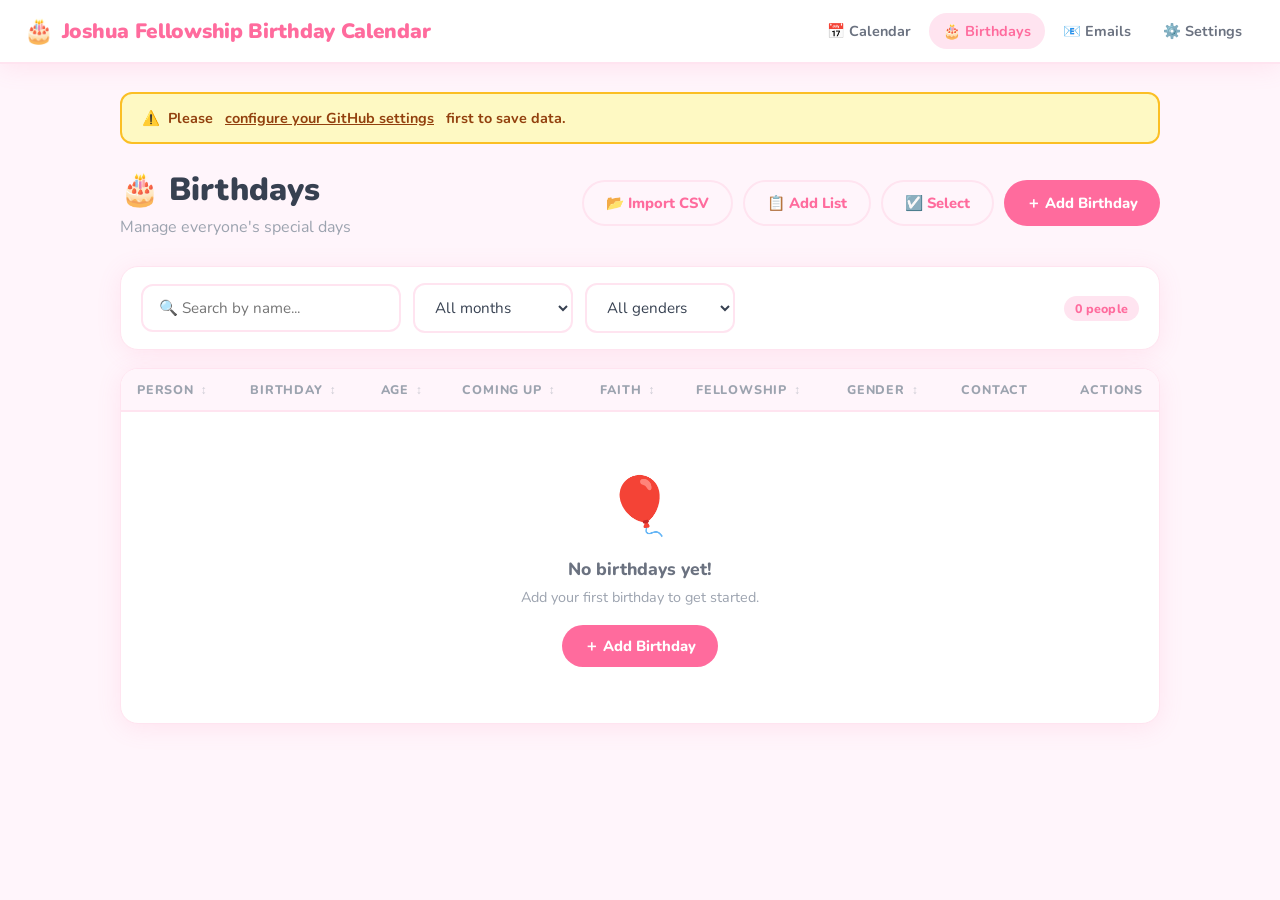
==== docs/birthdays.html @ a1157ed7 "fix: increase default modal max-width to 680px in CSS" ====
<!DOCTYPE html>
<html lang="en">
<head>
  <meta charset="UTF-8" />
  <meta name="viewport" content="width=device-width, initial-scale=1.0" />
  <title>🎂 Joshua Fellowship Birthday Calendar — Birthdays</title>
  <link rel="stylesheet" href="css/app.css" />
  <style>
    .contact-icon {
      width: 28px; height: 28px; border-radius: 50%;
      border: none; cursor: pointer; font-size: 1rem;
      display: inline-flex; align-items: center; justify-content: center;
      background: var(--bg); transition: background 0.2s;
    }
    .contact-icon:hover { background: var(--primary-light); }

    .contact-popover {
      position: fixed;
      background: white;
      border: 1.5px solid var(--border);
      border-radius: var(--radius-sm);
      padding: 12px 16px;
      box-shadow: 0 8px 24px rgba(0,0,0,0.14);
      z-index: 300;
      min-width: 180px;
      animation: popIn 0.15s ease;
      display: none;
    }
    .contact-popover.open { display: block; }
    .contact-popover-row {
      display: flex; align-items: center; gap: 8px;
      font-size: 0.88rem; font-weight: 700; padding: 4px 0;
    }
    .contact-popover-row span { color: var(--text-muted); font-weight: 600; word-break: break-all; }

    #sort-header-row th { white-space: nowrap; }
    #sort-header-row th[onclick]:hover { background: var(--primary-light); color: var(--primary); }
    .sort-icon { font-size: 0.75rem; opacity: 0.5; margin-left: 3px; }
  </style>
</head>
<body>

<nav class="app-nav" id="app-nav"></nav>

<div class="container">

  <div class="config-banner" id="config-banner" style="display:none">
    ⚠️ &nbsp;Please <a href="settings.html"><strong>configure your GitHub settings</strong></a> first to save data.
  </div>

  <div class="page-header flex-between">
    <div>
      <h1>🎂 Birthdays</h1>
      <p>Manage everyone's special days</p>
    </div>
    <div style="display:flex;gap:10px">
      <button class="btn btn-ghost" onclick="openImportModal()">📂 Import CSV</button>
      <button class="btn btn-ghost" onclick="openBulkBirthdayModal()">📋 Add List</button>
      <button class="btn btn-ghost" id="select-mode-btn" onclick="toggleSelectMode()">☑️ Select</button>
      <button class="btn btn-primary" onclick="openAddModal()">＋ Add Birthday</button>
    </div>
  </div>

  <!-- Bulk delete bar -->
  <div id="bulk-delete-bar" style="display:none;background:var(--danger-light);border:1.5px solid var(--danger);border-radius:var(--radius-sm);padding:12px 18px;margin-bottom:14px;align-items:center;gap:12px;flex-wrap:wrap">
    <span id="bulk-delete-count" style="font-weight:800;color:#DC2626;font-size:0.92rem;flex:1">Tap rows to select</span>
    <button class="btn btn-danger btn-sm" onclick="confirmBulkDelete()">🗑️ Delete Selected</button>
    <button class="btn btn-ghost btn-sm" onclick="toggleSelectMode()">✕ Done</button>
  </div>

  <!-- Search & filter -->
  <div class="card mb-3" style="padding:16px 20px">
    <div style="display:flex;gap:12px;flex-wrap:wrap;align-items:center">
      <input type="search" id="search-input" class="form-control" placeholder="🔍 Search by name..." style="max-width:260px" oninput="filterBirthdays()" />
      <select id="filter-month" class="form-control" style="max-width:160px" onchange="filterBirthdays()">
        <option value="">All months</option>
        <option value="1">January</option>
        <option value="2">February</option>
        <option value="3">March</option>
        <option value="4">April</option>
        <option value="5">May</option>
        <option value="6">June</option>
        <option value="7">July</option>
        <option value="8">August</option>
        <option value="9">September</option>
        <option value="10">October</option>
        <option value="11">November</option>
        <option value="12">December</option>
      </select>
      <select id="filter-gender" class="form-control" style="max-width:150px" onchange="filterBirthdays()">
        <option value="">All genders</option>
        <option value="male">👦 Male</option>
        <option value="female">👧 Female</option>
      </select>
      <span id="count-label" class="badge badge-pink" style="margin-left:auto"></span>
    </div>
  </div>

  <!-- Table -->
  <div class="card" style="padding:0;overflow:hidden">
    <div class="table-wrap">
      <table class="table-cute">
        <thead>
          <tr id="sort-header-row">
            <th onclick="setSort('name')"      style="cursor:pointer;user-select:none" id="sh-name">Person <span class="sort-icon">↕</span></th>
            <th onclick="setSort('birthday')"  style="cursor:pointer;user-select:none" id="sh-birthday">Birthday <span class="sort-icon">↕</span></th>
            <th onclick="setSort('age')"       style="cursor:pointer;user-select:none" id="sh-age">Age <span class="sort-icon">↕</span></th>
            <th onclick="setSort('upcoming')"  style="cursor:pointer;user-select:none" id="sh-upcoming">Coming up <span class="sort-icon">↕</span></th>
            <th onclick="setSort('christian')" style="cursor:pointer;user-select:none" id="sh-christian">Faith <span class="sort-icon">↕</span></th>
            <th onclick="setSort('attends')"   style="cursor:pointer;user-select:none" id="sh-attends">Fellowship <span class="sort-icon">↕</span></th>
            <th onclick="setSort('gender')"    style="cursor:pointer;user-select:none" id="sh-gender">Gender <span class="sort-icon">↕</span></th>
            <th>Contact</th>
            <th style="text-align:right">Actions</th>
          </tr>
        </thead>
        <tbody id="birthday-tbody">
          <tr id="loading-row">
            <td colspan="6" style="text-align:center;padding:40px;color:var(--text-light)">
              Loading... 🎂
            </td>
          </tr>
        </tbody>
      </table>
    </div>
    <div class="empty-state" id="empty-state" style="display:none">
      <div class="empty-icon">🎈</div>
      <h3>No birthdays yet!</h3>
      <p>Add your first birthday to get started.</p>
      <button class="btn btn-primary mt-3" onclick="openAddModal()">＋ Add Birthday</button>
    </div>
  </div>
</div>

<!-- Add / Edit Modal -->
<div class="modal-overlay" id="birthday-modal">
  <div class="modal">
    <div class="modal-header">
      <h2 id="form-title">🎂 Add Birthday</h2>
      <button class="modal-close" onclick="closeModal('birthday-modal')">✕</button>
    </div>

    <form id="birthday-form" onsubmit="saveBirthday(event)">
      <input type="hidden" id="edit-id" />

      <div class="form-group">
        <label class="form-label">Name ✨</label>
        <input type="text" id="f-name" class="form-control" placeholder="Full name" required />
      </div>

      <div class="grid-2">
        <div class="form-group">
          <label class="form-label">Month 📅</label>
          <select id="f-month" class="form-control" required>
            <option value="">Select month</option>
            <option value="1">January</option>
            <option value="2">February</option>
            <option value="3">March</option>
            <option value="4">April</option>
            <option value="5">May</option>
            <option value="6">June</option>
            <option value="7">July</option>
            <option value="8">August</option>
            <option value="9">September</option>
            <option value="10">October</option>
            <option value="11">November</option>
            <option value="12">December</option>
          </select>
        </div>
        <div class="form-group">
          <label class="form-label">Day 🗓️</label>
          <input type="number" id="f-day" class="form-control" placeholder="Day" min="1" max="31" required />
        </div>
      </div>

      <div class="form-group">
        <label class="form-label">Year (optional) 🎊</label>
        <input type="number" id="f-year" class="form-control" placeholder="e.g. 1995" min="1900" max="2025" />
        <div class="form-hint">Leave blank if year is unknown</div>
      </div>

      <div class="form-group">
        <label class="form-label">Gender 👤</label>
        <div class="toggle-group">
          <button type="button" class="toggle-btn" data-val="male" onclick="selectToggle('gender', this)">👦 Male</button>
          <button type="button" class="toggle-btn" data-val="female" onclick="selectToggle('gender', this)">👧 Female</button>
        </div>
        <input type="hidden" id="f-gender" value="male" />
      </div>

      <div class="form-group">
        <label class="form-label">Faith 🕊️</label>
        <div class="toggle-group">
          <button type="button" class="toggle-btn" data-val="true" onclick="selectToggle('christian', this)">✝️ Christian</button>
          <button type="button" class="toggle-btn" data-val="false" onclick="selectToggle('christian', this)">🌸 Non-Christian</button>
        </div>
        <input type="hidden" id="f-christian" value="false" />
      </div>

      <div class="form-group">
        <label class="form-label">Attends Fellowship 🏛️</label>
        <div class="toggle-group">
          <button type="button" class="toggle-btn" data-val="true" onclick="selectToggle('attends', this)">✅ Often</button>
          <button type="button" class="toggle-btn" data-val="false" onclick="selectToggle('attends', this)">🔸 Not Often</button>
        </div>
        <input type="hidden" id="f-attends" value="true" />
      </div>

      <div class="form-group">
        <label class="form-label">Contact 📬</label>
        <div style="display:flex;flex-direction:column;gap:8px">
          <div style="display:flex;align-items:center;gap:8px">
            <span style="width:28px;text-align:center">💬</span>
            <input type="text" id="f-wechat" class="form-control" placeholder="WeChat ID" />
          </div>
          <div style="display:flex;align-items:center;gap:8px">
            <span style="width:28px;text-align:center">📱</span>
            <input type="text" id="f-whatsapp" class="form-control" placeholder="WhatsApp number" />
          </div>
          <div style="display:flex;align-items:center;gap:8px">
            <span style="width:28px;text-align:center">✉️</span>
            <input type="email" id="f-email" class="form-control" placeholder="Email address" />
          </div>
        </div>
      </div>

      <div class="divider"></div>

      <div style="display:flex;gap:10px;justify-content:flex-end">
        <button type="button" class="btn btn-ghost" onclick="closeModal('birthday-modal')">Cancel</button>
        <button type="submit" class="btn btn-primary" id="save-btn">💾 Save Birthday</button>
      </div>
    </form>
  </div>
</div>

<!-- Delete confirm modal -->
<div class="modal-overlay" id="delete-modal">
  <div class="modal" style="max-width:380px">
    <div class="modal-header">
      <h2>🗑️ Delete Birthday?</h2>
      <button class="modal-close" onclick="closeModal('delete-modal')">✕</button>
    </div>
    <p style="color:var(--text-muted);margin-bottom:24px">This will permanently remove <strong id="delete-name"></strong> from your list.</p>
    <div style="display:flex;gap:10px;justify-content:flex-end">
      <button class="btn btn-ghost" onclick="closeModal('delete-modal')">Cancel</button>
      <button class="btn btn-danger" onclick="confirmDelete()">🗑️ Delete</button>
    </div>
  </div>
</div>

<!-- Bulk add birthdays modal -->
<div class="modal-overlay" id="bulk-birthday-modal">
  <div class="modal" style="max-width:540px">
    <div class="modal-header">
      <h2>📋 Add Multiple Birthdays</h2>
      <button class="modal-close" onclick="closeModal('bulk-birthday-modal')">✕</button>
    </div>
    <div id="bulk-bday-rows" style="display:flex;flex-direction:column;gap:14px;max-height:60vh;overflow-y:auto;padding-right:4px"></div>
    <button class="btn btn-ghost" style="width:100%;margin-top:14px;border-style:dashed" onclick="addBulkRow()">＋ Add Another Person</button>
    <div style="display:flex;gap:10px;justify-content:flex-end;margin-top:16px">
      <button class="btn btn-ghost" onclick="closeModal('bulk-birthday-modal')">Cancel</button>
      <button class="btn btn-primary" id="bulk-bday-save-btn" onclick="saveBulkBirthdays()">💾 Save All</button>
    </div>
  </div>
</div>

<!-- Import CSV modal -->
<div class="modal-overlay" id="import-modal">
  <div class="modal" style="max-width:640px">
    <div class="modal-header">
      <h2>📂 Import CSV</h2>
      <button class="modal-close" onclick="closeImportModal()">✕</button>
    </div>

    <!-- Step 1: Upload -->
    <div id="import-step-1">
      <div style="border:2px dashed var(--border);border-radius:var(--radius-sm);padding:32px;text-align:center;cursor:pointer;transition:all 0.2s;background:var(--bg)"
           id="drop-zone"
           ondragover="onDragOver(event)" ondragleave="onDragLeave(event)" ondrop="onDrop(event)"
           onclick="document.getElementById('csv-file').click()">
        <div style="font-size:2.5rem;margin-bottom:10px">📄</div>
        <div style="font-weight:800;margin-bottom:4px">Drop your CSV here or click to browse</div>
        <div style="font-size:0.85rem;color:var(--text-light)">Accepts .csv files</div>
      </div>
      <input type="file" id="csv-file" accept=".csv" style="display:none" onchange="handleFileSelect(event)" />

      <div class="card mt-3" style="background:var(--accent-light);border-color:var(--accent);padding:14px 18px">
        <div style="font-weight:800;margin-bottom:6px;font-size:0.88rem">📋 Expected columns (any order, auto-detected):</div>
        <div style="font-size:0.82rem;color:var(--text-muted);display:flex;flex-wrap:wrap;gap:6px">
          <span class="badge badge-pink">name <em style="font-weight:400">(required)</em></span>
          <span class="badge badge-blue">month <em style="font-weight:400">or</em> birth_month</span>
          <span class="badge badge-blue">day <em style="font-weight:400">or</em> birth_day</span>
          <span class="badge badge-purple">year <em style="font-weight:400">(optional)</em></span>
          <span class="badge badge-green">gender <em style="font-weight:400">male/female</em></span>
          <span class="badge badge-yellow">christian <em style="font-weight:400">true/false/yes/no</em></span>
          <span class="badge badge-green">attends <em style="font-weight:400">true/false/yes/no</em></span>
          <span class="badge badge-purple">wechat <em style="font-weight:400">(optional)</em></span>
          <span class="badge badge-purple">whatsapp <em style="font-weight:400">(optional)</em></span>
          <span class="badge badge-purple">contact_email <em style="font-weight:400">(optional)</em></span>
        </div>
      </div>

      <div style="margin-top:12px;font-size:0.82rem;color:var(--text-light);text-align:center">
        💡 Download a <a href="#" onclick="downloadTemplate();return false" style="color:var(--primary)">sample template</a> to get started
      </div>
    </div>

    <!-- Step 2: Preview -->
    <div id="import-step-2" style="display:none">
      <div id="import-summary" style="margin-bottom:14px"></div>
      <div style="max-height:280px;overflow-y:auto;border:1.5px solid var(--border);border-radius:var(--radius-sm)">
        <table class="table-cute" id="import-preview-table">
          <thead>
            <tr>
              <th>Name</th><th>Date</th><th>Gender</th><th>Faith</th><th>Fellowship</th><th>Contact</th><th>Status</th>
            </tr>
          </thead>
          <tbody id="import-preview-body"></tbody>
        </table>
      </div>
      <div style="display:flex;gap:10px;justify-content:flex-end;margin-top:18px">
        <button class="btn btn-ghost" onclick="resetImport()">← Back</button>
        <button class="btn btn-primary" id="import-confirm-btn" onclick="confirmImport()">✅ Import All</button>
      </div>
    </div>
  </div>
</div>

<!-- Contact popover -->
<div class="contact-popover" id="contact-popover"></div>

<script src="js/api.js"></script>
<script src="js/app.js"></script>
<script>
  let allBirthdays = [];
  let deleteId = null;

  // Toggle button selection
  const toggleState = { gender: 'male', christian: 'false', attends: 'true' };

  function selectToggle(group, btn) {
    const parent = btn.closest('.toggle-group');
    parent.querySelectorAll('.toggle-btn').forEach(b => b.classList.remove('active'));
    btn.classList.add('active');
    toggleState[group] = btn.dataset.val;
    document.getElementById(`f-${group}`).value = btn.dataset.val;
  }

  function setToggle(group, val) {
    const str = String(val);
    toggleState[group] = str;
    document.getElementById(`f-${group}`).value = str;
    document.querySelectorAll(`[onclick="selectToggle('${group}', this)"]`).forEach(b => {
      b.classList.toggle('active', b.dataset.val === str);
    });
  }

  // ── Load ────────────────────────────────────────────────────────────
  async function loadBirthdays() {
    try {
      allBirthdays = await API.getBirthdays();
    } catch (e) {
      toast('Could not load birthdays. Check Settings.', 'error');
      allBirthdays = [];
    }
    renderTable(allBirthdays);
  }

  // ── Sort state ──────────────────────────────────────────────────────
  let sortKey = 'upcoming', sortAsc = true;

  function setSort(key) {
    if (sortKey === key) sortAsc = !sortAsc;
    else { sortKey = key; sortAsc = true; }
    // Update header icons
    ['name','birthday','age','upcoming','christian','attends','gender'].forEach(k => {
      const el = document.getElementById('sh-' + k);
      if (!el) return;
      const icon = el.querySelector('.sort-icon');
      if (k === sortKey) icon.textContent = sortAsc ? '↑' : '↓';
      else icon.textContent = '↕';
    });
    filterBirthdays();
  }

  function applySortAndFilter(list) {
    return [...list].sort((a, b) => {
      let av, bv;
      if (sortKey === 'upcoming') {
        av = daysUntil(a.month, a.day); bv = daysUntil(b.month, b.day);
      } else if (sortKey === 'birthday') {
        av = parseInt(a.month) * 100 + parseInt(a.day);
        bv = parseInt(b.month) * 100 + parseInt(b.day);
      } else if (sortKey === 'age') {
        av = a.year ? parseInt(a.year) : 9999; bv = b.year ? parseInt(b.year) : 9999;
        // younger = higher year number, so flip: ascending age = lower year
        return sortAsc ? bv - av : av - bv;
      } else if (sortKey === 'name') {
        av = a.name.toLowerCase(); bv = b.name.toLowerCase();
        return sortAsc ? av.localeCompare(bv) : bv.localeCompare(av);
      } else if (sortKey === 'christian') {
        av = a.christian ? 0 : 1; bv = b.christian ? 0 : 1;
      } else if (sortKey === 'attends') {
        av = a.attends !== false ? 0 : 1; bv = b.attends !== false ? 0 : 1;
      } else if (sortKey === 'gender') {
        av = a.gender || 'z'; bv = b.gender || 'z';
        return sortAsc ? av.localeCompare(bv) : bv.localeCompare(av);
      }
      return sortAsc ? av - bv : bv - av;
    });
  }

  // ── Render table ────────────────────────────────────────────────────
  function renderTable(list) {
    const tbody = document.getElementById('birthday-tbody');
    document.getElementById('loading-row')?.remove();
    document.getElementById('count-label').textContent = `${list.length} ${list.length === 1 ? 'person' : 'people'}`;

    if (!list.length) {
      tbody.innerHTML = '';
      document.getElementById('empty-state').style.display = 'block';
      return;
    }

    document.getElementById('empty-state').style.display = 'none';

    const sorted = applySortAndFilter(list);

    tbody.innerHTML = sorted.map(b => {
      const days = daysUntil(b.month, b.day);
      const { text, cls } = upcomingLabel(days);
      const age = getAge(b.year);
      const today0 = new Date(); today0.setHours(0,0,0,0);
      const bdThisYear = new Date(today0.getFullYear(), parseInt(b.month)-1, parseInt(b.day));
      const birthdayPassed = bdThisYear <= today0;
      return `
        <tr id="tr-${b.id}" onclick="onRowClick('${b.id}',event)" style="cursor:default">
          <td>
            <div style="display:flex;align-items:center;gap:10px">
              <div style="width:36px;height:36px;border-radius:50%;background:${avatarBg(b.gender)};display:flex;align-items:center;justify-content:center;font-size:1.1rem;flex-shrink:0">${genderEmoji(b.gender)}</div>
              <div style="font-weight:800">${b.name}</div>
            </div>
          </td>
          <td><span style="font-weight:700">${formatDate(b.year, b.month, b.day)}</span></td>
          <td>${age !== null ? `<span class="badge badge-green">🎂 ${birthdayPassed ? age : age - 1}</span>` : '<span style="color:var(--text-light)">—</span>'}</td>
          <td><span class="badge ${cls}">${text}</span></td>
          <td><span class="badge ${b.christian ? 'badge-purple' : 'badge-yellow'}">${b.christian ? '✝️ Christian' : '🌸 Non-Christian'}</span></td>
          <td><span class="badge ${b.attends !== false ? 'badge-green' : 'badge-red'}">${b.attends !== false ? '✅ Often' : '🔸 Not Often'}</span></td>
          <td><span class="badge ${b.gender === 'female' ? 'badge-pink' : 'badge-blue'}">${genderEmoji(b.gender)} ${b.gender || '—'}</span></td>
          <td>
            <div style="display:flex;gap:4px;align-items:center">
              ${b.contact?.wechat   ? `<button class="contact-icon" onclick="showContact(event,'${b.id}','wechat')"   title="WeChat">💬</button>`   : ''}
              ${b.contact?.whatsapp ? `<button class="contact-icon" onclick="showContact(event,'${b.id}','whatsapp')" title="WhatsApp">📱</button>` : ''}
              ${b.contact?.email    ? `<button class="contact-icon" onclick="showContact(event,'${b.id}','email')"    title="Email">✉️</button>`    : ''}
              ${!b.contact?.wechat && !b.contact?.whatsapp && !b.contact?.email ? '<span style="color:var(--text-light);font-size:0.85rem">—</span>' : ''}
            </div>
          </td>
          <td style="text-align:right">
            <button class="btn btn-ghost btn-sm" onclick="editBirthday('${b.id}')">✏️ Edit</button>
            <button class="btn btn-sm" style="background:var(--danger-light);color:var(--danger)" onclick="deleteBirthday('${b.id}','${b.name.replace(/'/g,"\\'")}')">🗑️</button>
          </td>
        </tr>
      `;
    }).join('');
  }

  // ── Filter ──────────────────────────────────────────────────────────
  function filterBirthdays() {
    const q = document.getElementById('search-input').value.toLowerCase();
    const month = document.getElementById('filter-month').value;
    const gender = document.getElementById('filter-gender').value;

    const filtered = allBirthdays.filter(b => {
      const matchName = b.name.toLowerCase().includes(q);
      const matchMonth = !month || String(b.month) === month;
      const matchGender = !gender || b.gender === gender;
      return matchName && matchMonth && matchGender;
    });

    renderTable(filtered);
  }

  // ── Add modal ───────────────────────────────────────────────────────
  function openAddModal() {
    document.getElementById('form-title').textContent = '🎂 Add Birthday';
    document.getElementById('birthday-form').reset();
    document.getElementById('edit-id').value = '';
    document.getElementById('save-btn').textContent = '💾 Save Birthday';

    // Auto-fill today's date
    const now = new Date();
    document.getElementById('f-month').value = now.getMonth() + 1;
    document.getElementById('f-day').value = now.getDate();

    // Reset toggles and contact fields
    setToggle('gender', 'male');
    setToggle('christian', 'false');
    setToggle('attends', 'true');
    document.getElementById('f-wechat').value = '';
    document.getElementById('f-whatsapp').value = '';
    document.getElementById('f-email').value = '';

    openModal('birthday-modal');
  }

  // ── Edit modal ──────────────────────────────────────────────────────
  function editBirthday(id) {
    const b = allBirthdays.find(x => x.id === id);
    if (!b) return;

    document.getElementById('form-title').textContent = '✏️ Edit Birthday';
    document.getElementById('edit-id').value = b.id;
    document.getElementById('f-name').value = b.name;
    document.getElementById('f-month').value = b.month;
    document.getElementById('f-day').value = b.day;
    document.getElementById('f-year').value = b.year || '';
    document.getElementById('save-btn').textContent = '💾 Update Birthday';

    setToggle('gender', b.gender || 'male');
    setToggle('christian', String(b.christian));
    setToggle('attends', String(b.attends !== false));
    document.getElementById('f-wechat').value   = b.contact?.wechat   || '';
    document.getElementById('f-whatsapp').value = b.contact?.whatsapp || '';
    document.getElementById('f-email').value    = b.contact?.email    || '';

    openModal('birthday-modal');
  }

  // ── Save ────────────────────────────────────────────────────────────
  async function saveBirthday(e) {
    e.preventDefault();

    if (!API.isConfigured()) {
      toast('Please configure GitHub settings first! ⚙️', 'warning');
      return;
    }

    const btn = document.getElementById('save-btn');
    btn.disabled = true;
    btn.textContent = 'Saving...';

    const editId = document.getElementById('edit-id').value;
    const entry = {
      id: editId || generateId(),
      name: document.getElementById('f-name').value.trim(),
      month: parseInt(document.getElementById('f-month').value),
      day: parseInt(document.getElementById('f-day').value),
      year: parseInt(document.getElementById('f-year').value) || null,
      gender: document.getElementById('f-gender').value || 'male',
      christian: document.getElementById('f-christian').value === 'true',
      attends: document.getElementById('f-attends').value === 'true',
      contact: {
        wechat:   document.getElementById('f-wechat').value.trim() || null,
        whatsapp: document.getElementById('f-whatsapp').value.trim() || null,
        email:    document.getElementById('f-email').value.trim() || null,
      },
    };

    try {
      let list;
      if (editId) {
        list = allBirthdays.map(b => b.id === editId ? entry : b);
      } else {
        list = [...allBirthdays, entry];
      }
      await API.saveBirthdays(list);
      allBirthdays = list;
      renderTable(allBirthdays);
      closeModal('birthday-modal');
      toast(editId ? `Updated ${entry.name}! ✏️` : `Added ${entry.name}! 🎉`); notifyDeploying();
    } catch (err) {
      toast('Save failed: ' + err.message, 'error');
    } finally {
      btn.disabled = false;
      btn.textContent = '💾 Save Birthday';
    }
  }

  // ── Delete ──────────────────────────────────────────────────────────
  function deleteBirthday(id, name) {
    deleteId = id;
    document.getElementById('delete-name').textContent = name;
    openModal('delete-modal');
  }

  async function confirmDelete() {
    if (!deleteId) return;
    try {
      const list = allBirthdays.filter(b => b.id !== deleteId);
      await API.saveBirthdays(list);
      allBirthdays = list;
      renderTable(allBirthdays);
      closeModal('delete-modal');
      toast('Birthday removed 🗑️'); notifyDeploying();
    } catch (err) {
      toast('Delete failed: ' + err.message, 'error');
    }
    deleteId = null;
  }

  loadBirthdays();

  // ── Select mode & bulk delete ─────────────────────────────────────────
  let selectMode = false;
  let selectedIds = new Set();

  function toggleSelectMode() {
    selectMode = !selectMode;
    selectedIds.clear();

    const btn = document.getElementById('select-mode-btn');
    const bar = document.getElementById('bulk-delete-bar');

    if (selectMode) {
      btn.textContent = '✕ Cancel';
      btn.style.background = 'var(--danger-light)';
      btn.style.color = '#DC2626';
      bar.style.display = 'flex';
      updateBulkBar();
      document.querySelectorAll('[id^="tr-"]').forEach(tr => tr.style.cursor = 'pointer');
    } else {
      btn.textContent = '☑️ Select';
      btn.style.background = '';
      btn.style.color = '';
      bar.style.display = 'none';
      document.querySelectorAll('[id^="tr-"]').forEach(tr => {
        tr.style.cursor = 'default';
        tr.style.background = '';
      });
    }
  }

  function onRowClick(id, e) {
    if (!selectMode) return;
    if (e.target.closest('button')) return; // don't intercept action buttons

    const tr = document.getElementById(`tr-${id}`);
    if (selectedIds.has(id)) {
      selectedIds.delete(id);
      tr.style.background = '';
    } else {
      selectedIds.add(id);
      tr.style.background = '#FFF0F7';
      tr.style.outline = '1.5px solid var(--primary)';
    }
    // Reset outline for deselected
    if (!selectedIds.has(id)) tr.style.outline = '';
    updateBulkBar();
  }

  function updateBulkBar() {
    const n = selectedIds.size;
    document.getElementById('bulk-delete-count').textContent =
      n === 0 ? 'Tap rows to select' : `${n} selected`;
    document.querySelector('#bulk-delete-bar .btn-danger').disabled = n === 0;
  }

  async function confirmBulkDelete() {
    if (!selectedIds.size) return;
    if (!confirm(`Delete ${selectedIds.size} birthday${selectedIds.size > 1 ? 's' : ''}? This cannot be undone.`)) return;
    try {
      const list = allBirthdays.filter(b => !selectedIds.has(b.id));
      await API.saveBirthdays(list);
      allBirthdays = list;
      toggleSelectMode();
      renderTable(allBirthdays);
      toast(`Deleted ${selectedIds.size || 'selected'} birthdays 🗑️`); notifyDeploying();
    } catch (err) {
      toast('Delete failed: ' + err.message, 'error');
    }
  }

  // ── Contact popover ───────────────────────────────────────────────────
  const CONTACT_LABELS = { wechat: '💬 WeChat', whatsapp: '📱 WhatsApp', email: '✉️ Email' };

  function showContact(e, id, type) {
    e.stopPropagation();
    const b = allBirthdays.find(x => x.id === id);
    if (!b) return;

    const pop = document.getElementById('contact-popover');

    // Build all available contacts for this person
    const rows = ['wechat','whatsapp','email']
      .filter(t => b.contact?.[t])
      .map(t => `<div class="contact-popover-row">${CONTACT_LABELS[t]} <span>${b.contact[t]}</span></div>`)
      .join('');

    pop.innerHTML = `<div style="font-weight:800;margin-bottom:6px;font-size:0.85rem">${b.name}</div>${rows}`;

    // Position near the clicked button
    const rect = e.currentTarget.getBoundingClientRect();
    const scrollY = window.scrollY;
    pop.style.top  = `${rect.bottom + scrollY + 6}px`;
    pop.style.left = `${Math.min(rect.left, window.innerWidth - 220)}px`;
    pop.classList.add('open');
  }

  document.addEventListener('click', () => {
    document.getElementById('contact-popover').classList.remove('open');
  });

  // ── Bulk Birthday Add ─────────────────────────────────────────────────
  let bulkRowCount = 0;

  function openBulkBirthdayModal() {
    bulkRowCount = 0;
    document.getElementById('bulk-bday-rows').innerHTML = '';
    addBulkRow();
    openModal('bulk-birthday-modal');
  }

  function addBulkRow() {
    const id = bulkRowCount++;
    const now = new Date();
    const container = document.getElementById('bulk-bday-rows');
    const row = document.createElement('div');
    row.id = `bulk-row-${id}`;
    row.style.cssText = 'background:var(--bg);border:1.5px solid var(--border);border-radius:var(--radius-sm);padding:14px 16px;position:relative';
    row.innerHTML = `
      <button type="button" onclick="removeBulkRow(${id})" title="Remove"
        style="position:absolute;top:10px;right:10px;background:var(--danger-light);color:var(--danger);border:none;border-radius:50%;width:24px;height:24px;cursor:pointer;font-size:0.8rem;display:flex;align-items:center;justify-content:center">✕</button>

      <div class="form-group" style="margin-bottom:10px">
        <label class="form-label" style="font-size:0.82rem">Name ✨</label>
        <input type="text" class="form-control br-name" placeholder="Full name" required style="padding:9px 12px" />
      </div>

      <div style="display:grid;grid-template-columns:1fr 1fr 1fr;gap:8px;margin-bottom:10px">
        <div>
          <label class="form-label" style="font-size:0.82rem">Month</label>
          <select class="form-control br-month" style="padding:9px 10px">
            ${['January','February','March','April','May','June','July','August','September','October','November','December']
              .map((m,i) => `<option value="${i+1}" ${i+1 === now.getMonth()+1 ? 'selected' : ''}>${m}</option>`).join('')}
          </select>
        </div>
        <div>
          <label class="form-label" style="font-size:0.82rem">Day</label>
          <input type="number" class="form-control br-day" placeholder="Day" min="1" max="31" value="${now.getDate()}" style="padding:9px 12px" />
        </div>
        <div>
          <label class="form-label" style="font-size:0.82rem">Year <span style="font-weight:400;color:var(--text-light)">(opt)</span></label>
          <input type="number" class="form-control br-year" placeholder="e.g. 1995" min="1900" max="2025" style="padding:9px 12px" />
        </div>
      </div>

      <div style="display:grid;grid-template-columns:1fr 1fr 1fr;gap:8px">
        <div>
          <label class="form-label" style="font-size:0.82rem">Gender</label>
          <div style="display:flex;gap:4px">
            <button type="button" class="toggle-btn br-gender active" data-val="male"
              style="padding:7px 8px;font-size:0.8rem"
              onclick="setBulkToggle(this,'br-gender')">👦 M</button>
            <button type="button" class="toggle-btn br-gender"  data-val="female"
              style="padding:7px 8px;font-size:0.8rem"
              onclick="setBulkToggle(this,'br-gender')">👧 F</button>
          </div>
        </div>
        <div>
          <label class="form-label" style="font-size:0.82rem">Faith</label>
          <div style="display:flex;gap:4px">
            <button type="button" class="toggle-btn br-christian" data-val="true"
              style="padding:7px 8px;font-size:0.8rem"
              onclick="setBulkToggle(this,'br-christian')">✝️</button>
            <button type="button" class="toggle-btn br-christian active" data-val="false"
              style="padding:7px 8px;font-size:0.8rem"
              onclick="setBulkToggle(this,'br-christian')">🌸</button>
          </div>
        </div>
        <div>
          <label class="form-label" style="font-size:0.82rem">Fellowship</label>
          <div style="display:flex;gap:4px">
            <button type="button" class="toggle-btn br-attends active" data-val="true"
              style="padding:7px 8px;font-size:0.8rem"
              onclick="setBulkToggle(this,'br-attends')">✅</button>
            <button type="button" class="toggle-btn br-attends" data-val="false"
              style="padding:7px 8px;font-size:0.8rem"
              onclick="setBulkToggle(this,'br-attends')">🔸</button>
          </div>
        </div>
      </div>

      <div style="margin-top:10px;display:flex;flex-direction:column;gap:6px">
        <label class="form-label" style="font-size:0.82rem">Contact <span style="font-weight:400;color:var(--text-light)">(optional)</span></label>
        <div style="display:flex;align-items:center;gap:8px">
          <span style="width:22px;text-align:center">💬</span>
          <input type="text" class="form-control br-wechat" placeholder="WeChat ID" style="padding:8px 12px;font-size:0.88rem" />
        </div>
        <div style="display:flex;align-items:center;gap:8px">
          <span style="width:22px;text-align:center">📱</span>
          <input type="text" class="form-control br-whatsapp" placeholder="WhatsApp number" style="padding:8px 12px;font-size:0.88rem" />
        </div>
        <div style="display:flex;align-items:center;gap:8px">
          <span style="width:22px;text-align:center">✉️</span>
          <input type="email" class="form-control br-email" placeholder="Email address" style="padding:8px 12px;font-size:0.88rem" />
        </div>
      </div>
    `;
    container.appendChild(row);
    row.querySelector('.br-name').focus();
  }

  function removeBulkRow(id) {
    const el = document.getElementById(`bulk-row-${id}`);
    if (el) el.remove();
  }

  function setBulkToggle(btn, cls) {
    const row = btn.closest(`[id^="bulk-row-"]`);
    row.querySelectorAll(`.${cls}`).forEach(b => b.classList.remove('active'));
    btn.classList.add('active');
  }

  function getBulkRowValue(row, cls) {
    return row.querySelector(`.${cls}.active`)?.dataset.val;
  }

  async function saveBulkBirthdays() {
    if (!API.isConfigured()) { toast('Configure GitHub settings first! ⚙️', 'warning'); return; }

    const rows = document.querySelectorAll('[id^="bulk-row-"]');
    const toAdd = [];

    for (const row of rows) {
      const name  = row.querySelector('.br-name').value.trim();
      const month = parseInt(row.querySelector('.br-month').value);
      const day   = parseInt(row.querySelector('.br-day').value);
      const year  = parseInt(row.querySelector('.br-year').value) || null;
      const gender    = getBulkRowValue(row, 'br-gender')    || 'male';
      const christian = getBulkRowValue(row, 'br-christian') === 'true';
      const attends   = getBulkRowValue(row, 'br-attends')   !== 'false';

      const contact = {
        wechat:   row.querySelector('.br-wechat').value.trim()   || null,
        whatsapp: row.querySelector('.br-whatsapp').value.trim() || null,
        email:    row.querySelector('.br-email').value.trim()    || null,
      };
      if (!name || !month || !day) continue;
      toAdd.push({ id: generateId(), name, month, day, year, gender, christian, attends, contact });
    }

    if (!toAdd.length) { toast('Fill in at least one name, month and day.', 'warning'); return; }

    const btn = document.getElementById('bulk-bday-save-btn');
    btn.disabled = true;
    btn.textContent = 'Saving...';

    try {
      const list = [...allBirthdays, ...toAdd];
      await API.saveBirthdays(list);
      allBirthdays = list;
      renderTable(allBirthdays);
      closeModal('bulk-birthday-modal');
      toast(`Added ${toAdd.length} birthday${toAdd.length > 1 ? 's' : ''}! 🎉`); notifyDeploying();
    } catch (err) {
      toast('Save failed: ' + err.message, 'error');
    } finally {
      btn.disabled = false;
      btn.textContent = '💾 Save All';
    }
  }

  // ── CSV Import ────────────────────────────────────────────────────────
  let parsedRows = [];

  function openImportModal() {
    resetImport();
    openModal('import-modal');
  }

  function closeImportModal() {
    closeModal('import-modal');
    resetImport();
  }

  function resetImport() {
    parsedRows = [];
    document.getElementById('import-step-1').style.display = 'block';
    document.getElementById('import-step-2').style.display = 'none';
    document.getElementById('csv-file').value = '';
    const dz = document.getElementById('drop-zone');
    dz.style.borderColor = 'var(--border)';
    dz.style.background = 'var(--bg)';
  }

  function onDragOver(e) {
    e.preventDefault();
    const dz = document.getElementById('drop-zone');
    dz.style.borderColor = 'var(--primary)';
    dz.style.background = 'var(--primary-light)';
  }

  function onDragLeave(e) {
    const dz = document.getElementById('drop-zone');
    dz.style.borderColor = 'var(--border)';
    dz.style.background = 'var(--bg)';
  }

  function onDrop(e) {
    e.preventDefault();
    onDragLeave(e);
    const file = e.dataTransfer.files[0];
    if (file && file.name.endsWith('.csv')) parseCSV(file);
    else toast('Please drop a .csv file', 'warning');
  }

  function handleFileSelect(e) {
    const file = e.target.files[0];
    if (file) parseCSV(file);
  }

  function parseCSV(file) {
    const reader = new FileReader();
    reader.onload = (e) => {
      const text = e.target.result;
      const lines = text.trim().split(/\r?\n/);
      if (lines.length < 2) { toast('CSV seems empty', 'warning'); return; }

      // Parse headers — normalize to lowercase, trim, strip BOM
      const headers = lines[0].replace(/^\uFEFF/, '').split(',').map(h => h.trim().toLowerCase().replace(/['"]/g, ''));

      // Map column names flexibly
      const col = (names) => {
        for (const n of names) {
          const i = headers.indexOf(n);
          if (i !== -1) return i;
        }
        return -1;
      };

      const iName      = col(['name', 'full name', 'fullname', 'person']);
      const iMonth     = col(['month', 'birth_month', 'birthmonth', 'bday_month']);
      const iDay       = col(['day', 'birth_day', 'birthday', 'bday_day', 'date']);
      const iYear      = col(['year', 'birth_year', 'birthyear', 'bday_year']);
      const iGender    = col(['gender', 'sex']);
      const iChristian = col(['christian', 'faith', 'religion', 'is_christian']);
      const iAttends   = col(['attends', 'fellowship', 'attends_fellowship', 'often']);
      const iWechat    = col(['wechat', 'wechat_id', 'wechat id']);
      const iWhatsapp  = col(['whatsapp', 'whatsapp_number', 'whatsapp number', 'phone']);
      const iEmail     = col(['contact_email', 'contact email', 'email']);

      if (iName === -1 || iMonth === -1 || iDay === -1) {
        toast('Could not find required columns: name, month, day', 'error');
        return;
      }

      parsedRows = [];
      const errors = [];

      for (let i = 1; i < lines.length; i++) {
        if (!lines[i].trim()) continue;

        // Handle quoted fields with commas
        const cols = lines[i].match(/(".*?"|[^",]+)(?=\s*,|\s*$)/g)
                  || lines[i].split(',');
        const get = (idx) => idx === -1 ? '' : (cols[idx] || '').trim().replace(/^"|"$/g, '');

        const name  = get(iName);
        const month = parseInt(get(iMonth));
        const day   = parseInt(get(iDay));
        const year  = parseInt(get(iYear)) || null;

        if (!name) { errors.push(`Row ${i + 1}: missing name`); continue; }
        if (!month || month < 1 || month > 12) { errors.push(`Row ${i + 1}: invalid month`); continue; }
        if (!day || day < 1 || day > 31) { errors.push(`Row ${i + 1}: invalid day`); continue; }

        // Normalize gender
        const rawGender = get(iGender).toLowerCase();
        let gender = 'other';
        if (['male', 'm', 'boy', 'man'].includes(rawGender)) gender = 'male';
        else if (['female', 'f', 'girl', 'woman'].includes(rawGender)) gender = 'female';

        // Normalize christian
        const rawFaith = get(iChristian).toLowerCase();
        const christian = ['true', 'yes', '1', 'christian'].includes(rawFaith);

        // Normalize attends (default true if column absent)
        const rawAttends = get(iAttends).toLowerCase();
        const attends = iAttends === -1 ? true : !['false', 'no', '0', 'not often'].includes(rawAttends);

        // Contact fields
        const contact = {
          wechat:   get(iWechat)   || null,
          whatsapp: get(iWhatsapp) || null,
          email:    get(iEmail)    || null,
        };

        // Check duplicate by name + month + day
        const isDup = allBirthdays.some(b => b.name.toLowerCase() === name.toLowerCase() && b.month === month && b.day === day);

        parsedRows.push({ id: generateId(), name, month, day, year, gender, christian, attends, contact, _dup: isDup, _error: null });
      }

      if (errors.length) toast(`⚠️ Skipped ${errors.length} row(s): ${errors[0]}`, 'warning');

      showPreview();
    };
    reader.readAsText(file);
  }

  function showPreview() {
    const valid = parsedRows.filter(r => !r._dup);
    const dups  = parsedRows.filter(r => r._dup);

    document.getElementById('import-summary').innerHTML = `
      <div style="display:flex;gap:8px;flex-wrap:wrap;margin-bottom:2px">
        <span class="badge badge-green">✅ ${valid.length} new</span>
        ${dups.length ? `<span class="badge badge-yellow">⚠️ ${dups.length} duplicate${dups.length > 1 ? 's' : ''} (will skip)</span>` : ''}
        <span class="badge badge-pink">${parsedRows.length} total rows</span>
      </div>
    `;

    document.getElementById('import-confirm-btn').textContent = `✅ Import ${valid.length} Birthdays`;
    document.getElementById('import-confirm-btn').disabled = valid.length === 0;

    const tbody = document.getElementById('import-preview-body');
    tbody.innerHTML = parsedRows.map(r => `
      <tr style="${r._dup ? 'opacity:0.5' : ''}">
        <td><strong>${r.name}</strong></td>
        <td>${formatDate(r.year, r.month, r.day)}</td>
        <td>${genderEmoji(r.gender)} ${r.gender}</td>
        <td>${r.christian ? '✝️' : '🌸'}</td>
        <td>${r.attends ? '✅' : '🔸'}</td>
        <td style="font-size:0.85rem">
          ${r.contact?.wechat   ? '💬 ' : ''}${r.contact?.whatsapp ? '📱 ' : ''}${r.contact?.email ? '✉️' : ''}
          ${!r.contact?.wechat && !r.contact?.whatsapp && !r.contact?.email ? '—' : ''}
        </td>
        <td>${r._dup ? '<span class="badge badge-yellow">duplicate</span>' : '<span class="badge badge-green">new</span>'}</td>
      </tr>
    `).join('');

    document.getElementById('import-step-1').style.display = 'none';
    document.getElementById('import-step-2').style.display = 'block';
  }

  async function confirmImport() {
    if (!API.isConfigured()) { toast('Configure GitHub settings first! ⚙️', 'warning'); return; }

    const toAdd = parsedRows.filter(r => !r._dup).map(({ _dup, _error, ...b }) => b);
    if (!toAdd.length) return;

    const btn = document.getElementById('import-confirm-btn');
    btn.disabled = true;
    btn.textContent = 'Saving...';

    try {
      const list = [...allBirthdays, ...toAdd];
      await API.saveBirthdays(list);
      allBirthdays = list;
      renderTable(allBirthdays);
      closeImportModal();
      toast(`Imported ${toAdd.length} birthday${toAdd.length > 1 ? 's' : ''}! 🎉`); notifyDeploying();
    } catch (err) {
      toast('Import failed: ' + err.message, 'error');
      btn.disabled = false;
      btn.textContent = `✅ Import ${toAdd.length} Birthdays`;
    }
  }

  function downloadTemplate() {
    const csv = `name,month,day,year,gender,christian,attends,wechat,whatsapp,contact_email\nJane Doe,3,26,1995,female,true,true,jane_wechat,,jane@email.com\nJohn Smith,7,4,1990,male,false,true,,+1234567890,\nAlex Kim,11,15,,female,false,false,,,`;
    const blob = new Blob([csv], { type: 'text/csv' });
    const a = document.createElement('a');
    a.href = URL.createObjectURL(blob);
    a.download = 'birthdays-template.csv';
    a.click();
  }
</script>
</body>
</html>
---- docs/css/app.css ----
@import url('https://fonts.googleapis.com/css2?family=Nunito:wght@400;500;600;700;800;900&display=swap');

:root {
  --bg: #FFF5FB;
  --primary: #FF6B9D;
  --primary-dark: #E8528A;
  --primary-light: #FFE4F0;
  --secondary: #C084FC;
  --secondary-light: #F3E8FF;
  --accent: #38BDF8;
  --accent-light: #E0F7FF;
  --success: #4ADE80;
  --success-light: #DCFCE7;
  --warning: #FBBF24;
  --warning-light: #FEF9C3;
  --danger: #F87171;
  --danger-light: #FEE2E2;
  --text: #374151;
  --text-light: #9CA3AF;
  --text-muted: #6B7280;
  --card-bg: #FFFFFF;
  --border: #FFE4F0;
  --border-light: #FFF0F7;
  --shadow: 0 4px 24px rgba(255, 107, 157, 0.12);
  --shadow-hover: 0 8px 32px rgba(255, 107, 157, 0.22);
  --radius: 18px;
  --radius-sm: 12px;
  --radius-xs: 8px;
  --radius-full: 999px;
}

* { box-sizing: border-box; margin: 0; padding: 0; }

body {
  font-family: 'Nunito', sans-serif;
  background: var(--bg);
  color: var(--text);
  min-height: 100vh;
}

/* ── NAV ─────────────────────────────────── */
.app-nav {
  background: white;
  border-bottom: 2px solid var(--border);
  padding: 0 24px;
  display: flex;
  align-items: center;
  gap: 4px;
  box-shadow: var(--shadow);
  position: sticky;
  top: 0;
  z-index: 100;
  height: 64px;
}

.nav-brand {
  font-size: 1.3rem;
  font-weight: 900;
  color: var(--primary);
  text-decoration: none;
  margin-right: auto;
  display: flex;
  align-items: center;
  gap: 8px;
  letter-spacing: -0.3px;
}

.nav-brand span { font-size: 1.5rem; }

.nav-link {
  color: var(--text-muted);
  text-decoration: none;
  font-weight: 700;
  padding: 8px 14px;
  border-radius: var(--radius-full);
  transition: all 0.2s;
  font-size: 0.9rem;
  white-space: nowrap;
}

.nav-link:hover { background: var(--primary-light); color: var(--primary); }
.nav-link.active { background: var(--primary-light); color: var(--primary); }

/* ── CONTAINER ───────────────────────────── */
.container { max-width: 1080px; margin: 0 auto; padding: 28px 20px; }

/* ── PAGE HEADER ─────────────────────────── */
.page-header { margin-bottom: 28px; }

.page-header h1 {
  font-size: 2rem;
  font-weight: 900;
  color: var(--text);
  display: flex;
  align-items: center;
  gap: 10px;
}

.page-header p { color: var(--text-light); margin-top: 5px; font-size: 1rem; }

/* ── CARDS ───────────────────────────────── */
.card {
  background: var(--card-bg);
  border-radius: var(--radius);
  padding: 24px;
  box-shadow: var(--shadow);
  border: 1.5px solid var(--border);
}

.card-sm { padding: 16px; border-radius: var(--radius-sm); }

/* ── BUTTONS ─────────────────────────────── */
.btn {
  display: inline-flex;
  align-items: center;
  gap: 6px;
  padding: 11px 22px;
  border-radius: var(--radius-full);
  border: none;
  cursor: pointer;
  font-family: 'Nunito', sans-serif;
  font-weight: 800;
  font-size: 0.92rem;
  transition: all 0.2s;
  text-decoration: none;
  white-space: nowrap;
}

.btn:active { transform: scale(0.97); }

.btn-primary { background: var(--primary); color: white; }
.btn-primary:hover { background: var(--primary-dark); transform: translateY(-2px); box-shadow: 0 6px 16px rgba(255,107,157,0.4); }

.btn-secondary { background: var(--secondary); color: white; }
.btn-secondary:hover { filter: brightness(1.1); transform: translateY(-2px); }

.btn-danger { background: var(--danger); color: white; }
.btn-danger:hover { filter: brightness(1.1); }

.btn-ghost { background: transparent; color: var(--primary); border: 2px solid var(--border); }
.btn-ghost:hover { background: var(--primary-light); border-color: var(--primary); }

.btn-sm { padding: 7px 14px; font-size: 0.82rem; }
.btn-icon { width: 36px; height: 36px; padding: 0; justify-content: center; border-radius: 50%; }

/* ── FORM ────────────────────────────────── */
.form-group { margin-bottom: 18px; }

.form-label {
  display: block;
  font-weight: 800;
  margin-bottom: 7px;
  color: var(--text);
  font-size: 0.9rem;
}

.form-control {
  width: 100%;
  padding: 12px 16px;
  border: 2px solid var(--border);
  border-radius: var(--radius-sm);
  font-family: 'Nunito', sans-serif;
  font-size: 0.95rem;
  color: var(--text);
  outline: none;
  transition: border-color 0.2s, box-shadow 0.2s;
  background: white;
}

.form-control:focus {
  border-color: var(--primary);
  box-shadow: 0 0 0 4px rgba(255,107,157,0.12);
}

.form-hint { font-size: 0.8rem; color: var(--text-light); margin-top: 5px; }

/* ── TOGGLE BUTTONS ──────────────────────── */
.toggle-group { display: flex; gap: 8px; }

.toggle-btn {
  flex: 1;
  padding: 11px 12px;
  border: 2px solid var(--border);
  border-radius: var(--radius-sm);
  background: white;
  cursor: pointer;
  font-family: 'Nunito', sans-serif;
  font-weight: 700;
  color: var(--text-muted);
  text-align: center;
  transition: all 0.2s;
  font-size: 0.9rem;
}

.toggle-btn:hover { border-color: var(--primary); color: var(--primary); background: var(--primary-light); }
.toggle-btn.active { border-color: var(--primary); background: var(--primary-light); color: var(--primary); }

/* ── BADGES ──────────────────────────────── */
.badge {
  display: inline-flex;
  align-items: center;
  gap: 4px;
  padding: 4px 11px;
  border-radius: var(--radius-full);
  font-size: 0.78rem;
  font-weight: 800;
  white-space: nowrap;
  letter-spacing: 0.2px;
}

.badge-pink  { background: var(--primary-light); color: var(--primary); }
.badge-purple { background: var(--secondary-light); color: #9333EA; }
.badge-blue  { background: var(--accent-light); color: #0284C7; }
.badge-green { background: var(--success-light); color: #16A34A; }
.badge-yellow { background: var(--warning-light); color: #B45309; }
.badge-red   { background: var(--danger-light); color: #DC2626; }

/* ── TABLE ───────────────────────────────── */
.table-wrap { overflow-x: auto; }

.table-cute {
  width: 100%;
  border-collapse: collapse;
}

.table-cute th {
  background: var(--bg);
  padding: 12px 16px;
  white-space: nowrap;
  text-align: left;
  font-weight: 800;
  color: var(--text-light);
  font-size: 0.78rem;
  text-transform: uppercase;
  letter-spacing: 0.8px;
  border-bottom: 2px solid var(--border);
}

.table-cute td {
  padding: 14px 16px;
  border-bottom: 1px solid var(--border-light);
  white-space: nowrap;
  font-size: 0.93rem;
}

.table-cute tbody tr:hover td { background: #FFFBFD; }
.table-cute tbody tr:last-child td { border-bottom: none; }

/* ── MODAL ───────────────────────────────── */
.modal-overlay {
  display: none;
  position: fixed;
  inset: 0;
  background: rgba(55, 65, 81, 0.35);
  backdrop-filter: blur(4px);
  z-index: 500;
  align-items: center;
  justify-content: center;
  padding: 20px;
}

.modal-overlay.open { display: flex; }

.modal {
  background: white;
  border-radius: var(--radius);
  padding: 32px;
  width: 100%;
  max-width: 680px;
  box-shadow: 0 24px 64px rgba(0,0,0,0.18);
  animation: popIn 0.25s ease;
  max-height: 90vh;
  overflow-y: auto;
}

@keyframes popIn {
  from { transform: scale(0.92) translateY(10px); opacity: 0; }
  to   { transform: scale(1) translateY(0); opacity: 1; }
}

.modal-header {
  display: flex;
  align-items: center;
  justify-content: space-between;
  margin-bottom: 24px;
}

.modal-header h2 { font-size: 1.35rem; font-weight: 900; }
.modal-close {
  background: var(--bg);
  border: none;
  border-radius: 50%;
  width: 34px;
  height: 34px;
  cursor: pointer;
  font-size: 1.1rem;
  display: flex;
  align-items: center;
  justify-content: center;
  transition: background 0.2s;
}
.modal-close:hover { background: var(--primary-light); }

/* ── TOAST ───────────────────────────────── */
.toast-container {
  position: fixed;
  bottom: 24px;
  right: 24px;
  z-index: 999;
  display: flex;
  flex-direction: column;
  gap: 8px;
  pointer-events: none;
}

.toast {
  background: white;
  border-radius: var(--radius-sm);
  padding: 13px 20px;
  box-shadow: 0 8px 28px rgba(0,0,0,0.14);
  border-left: 4px solid var(--primary);
  font-weight: 700;
  font-size: 0.9rem;
  animation: slideIn 0.3s ease;
  max-width: 320px;
}

.toast.error { border-left-color: var(--danger); }
.toast.warning { border-left-color: var(--warning); }
.toast.success { border-left-color: var(--success); }

@keyframes slideIn {
  from { transform: translateX(110%); opacity: 0; }
  to   { transform: translateX(0); opacity: 1; }
}

/* ── EMPTY STATE ─────────────────────────── */
.empty-state {
  text-align: center;
  padding: 56px 24px;
  color: var(--text-light);
}

.empty-state .empty-icon { font-size: 3.5rem; margin-bottom: 12px; }
.empty-state h3 { font-size: 1.1rem; font-weight: 800; color: var(--text-muted); margin-bottom: 6px; }
.empty-state p { font-size: 0.9rem; }

/* ── STATS ROW ───────────────────────────── */
.stats-row {
  display: grid;
  grid-template-columns: repeat(auto-fit, minmax(160px, 1fr));
  gap: 14px;
  margin-bottom: 24px;
}

.stat-card {
  background: white;
  border-radius: var(--radius-sm);
  padding: 18px 20px;
  border: 1.5px solid var(--border);
  box-shadow: var(--shadow);
}

.stat-card .stat-icon { font-size: 1.6rem; margin-bottom: 6px; }
.stat-card .stat-value { font-size: 1.8rem; font-weight: 900; color: var(--primary); line-height: 1; }
.stat-card .stat-label { font-size: 0.8rem; font-weight: 700; color: var(--text-light); margin-top: 2px; text-transform: uppercase; letter-spacing: 0.5px; }

/* ── GRID ────────────────────────────────── */
.grid-2 { display: grid; grid-template-columns: 1fr 1fr; gap: 16px; }
.grid-3 { display: grid; grid-template-columns: 1fr 1fr 1fr; gap: 16px; }

/* ── CALENDAR OVERRIDES ──────────────────── */
.fc { font-family: 'Nunito', sans-serif !important; }
.fc-toolbar-title { font-size: 1.3rem !important; font-weight: 900 !important; color: var(--text) !important; margin: 0 16px !important; }
.fc-toolbar-chunk { display: flex !important; align-items: center !important; gap: 8px !important; }
.fc .fc-toolbar { gap: 12px !important; }
.fc-button-primary {
  background-color: var(--primary) !important;
  border-color: var(--primary) !important;
  font-family: 'Nunito', sans-serif !important;
  font-weight: 700 !important;
  border-radius: var(--radius-sm) !important;
  padding: 7px 14px !important;
}
.fc-button-primary:hover { background-color: var(--primary-dark) !important; border-color: var(--primary-dark) !important; }
.fc-button-primary:not(:disabled).fc-button-active { background-color: var(--primary-dark) !important; border-color: var(--primary-dark) !important; }
.fc-daygrid-event {
  border-radius: 6px !important;
  border: none !important;
  padding: 2px 6px !important;
  font-weight: 700 !important;
  font-size: 0.78rem !important;
}
.fc-day-today { background: #FFF5FB !important; }
.fc-col-header-cell { font-weight: 800 !important; color: var(--text-muted) !important; font-size: 0.82rem !important; }
.fc-daygrid-day-number { font-weight: 700 !important; color: var(--text) !important; }

/* ── UPCOMING BIRTHDAYS ──────────────────── */
.upcoming-list { display: flex; flex-direction: column; gap: 10px; }

.upcoming-item {
  display: flex;
  align-items: center;
  gap: 14px;
  padding: 13px 16px;
  background: var(--bg);
  border-radius: var(--radius-sm);
  border: 1.5px solid var(--border);
  transition: all 0.2s;
}

.upcoming-item:hover { border-color: var(--primary); background: var(--primary-light); }

.upcoming-avatar {
  width: 42px;
  height: 42px;
  border-radius: 50%;
  display: flex;
  align-items: center;
  justify-content: center;
  font-size: 1.3rem;
  flex-shrink: 0;
}

.upcoming-name { font-weight: 800; font-size: 0.95rem; }
.upcoming-date { font-size: 0.82rem; color: var(--text-muted); font-weight: 600; }
.upcoming-days { margin-left: auto; font-weight: 900; font-size: 0.85rem; }

/* ── CONFIG BANNER ───────────────────────── */
.config-banner {
  background: var(--warning-light);
  border: 2px solid var(--warning);
  border-radius: var(--radius-sm);
  padding: 14px 20px;
  display: flex;
  align-items: center;
  gap: 12px;
  margin-bottom: 24px;
  font-weight: 700;
  font-size: 0.9rem;
  color: #92400E;
}

.config-banner a { color: #92400E; }

/* ── DIVIDER ─────────────────────────────── */
.divider {
  height: 1px;
  background: var(--border);
  margin: 20px 0;
}

/* ── FLEX UTILS ──────────────────────────── */
.flex { display: flex; }
.flex-between { display: flex; align-items: center; justify-content: space-between; }
.flex-center { display: flex; align-items: center; }
.gap-2 { gap: 8px; }
.gap-3 { gap: 12px; }
.gap-4 { gap: 16px; }
.mt-1 { margin-top: 6px; }
.mt-2 { margin-top: 12px; }
.mt-3 { margin-top: 18px; }
.mt-4 { margin-top: 24px; }
.mb-2 { margin-bottom: 12px; }
.mb-3 { margin-bottom: 18px; }

/* ── RESPONSIVE ──────────────────────────── */
@media (max-width: 640px) {
  .app-nav { height: auto; padding: 12px 16px; flex-wrap: wrap; gap: 4px; }
  .nav-brand { width: 100%; margin-bottom: 4px; }
  .nav-link { padding: 6px 10px; font-size: 0.82rem; }
  .grid-2, .grid-3 { grid-template-columns: 1fr; }
  .container { padding: 16px 14px; }
  .modal { padding: 24px 18px; }
  .page-header h1 { font-size: 1.5rem; }
}
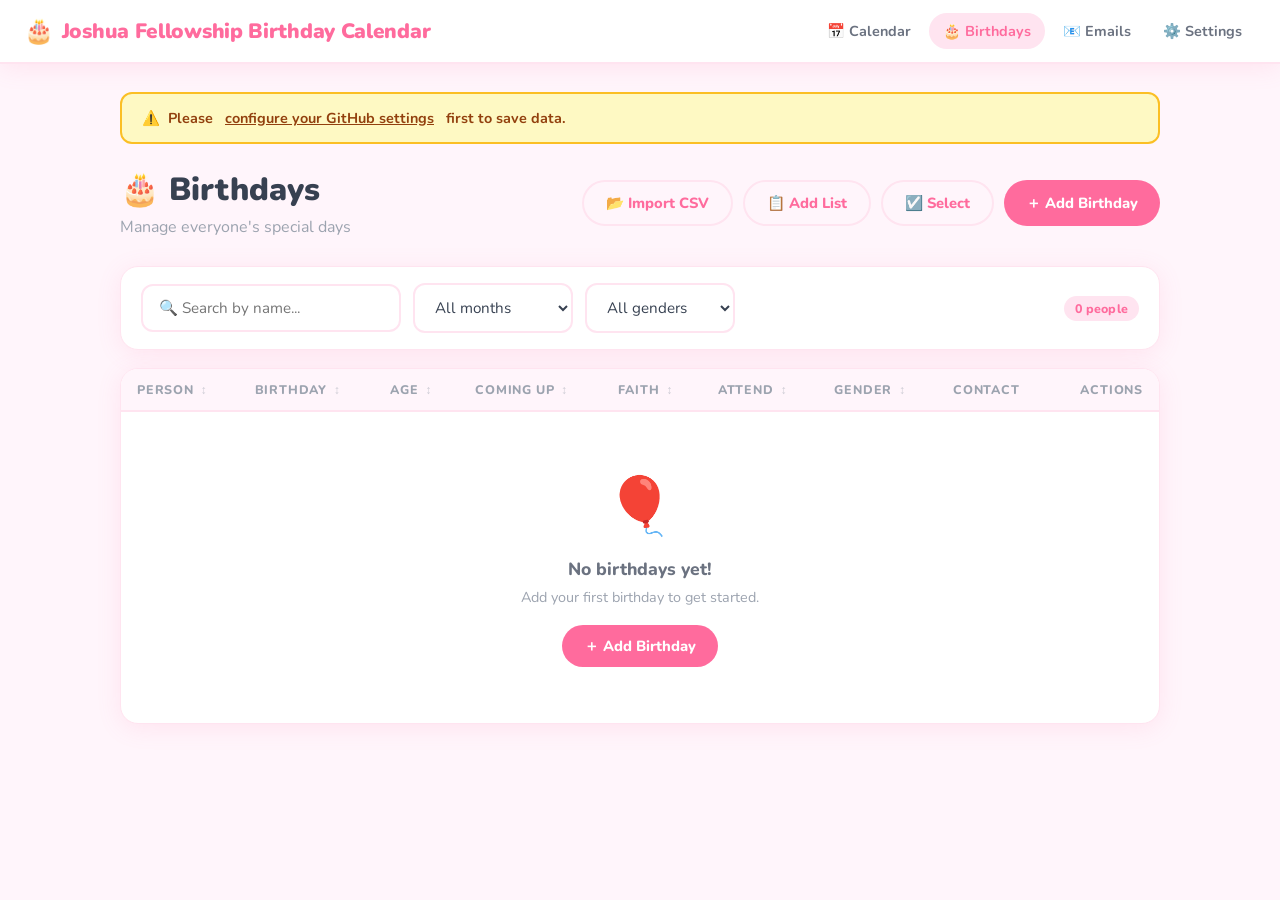
==== commit 25d60cc9: "fix: rename Fellowship to Attend, show emoji only in table cell" ====
--- a/docs/birthdays.html
+++ b/docs/birthdays.html
@@ -107,7 +107,7 @@
             <th onclick="setSort('age')"       style="cursor:pointer;user-select:none" id="sh-age">Age <span class="sort-icon">↕</span></th>
             <th onclick="setSort('upcoming')"  style="cursor:pointer;user-select:none" id="sh-upcoming">Coming up <span class="sort-icon">↕</span></th>
             <th onclick="setSort('christian')" style="cursor:pointer;user-select:none" id="sh-christian">Faith <span class="sort-icon">↕</span></th>
-            <th onclick="setSort('attends')"   style="cursor:pointer;user-select:none" id="sh-attends">Fellowship <span class="sort-icon">↕</span></th>
+            <th onclick="setSort('attends')"   style="cursor:pointer;user-select:none" id="sh-attends">Attend <span class="sort-icon">↕</span></th>
             <th onclick="setSort('gender')"    style="cursor:pointer;user-select:none" id="sh-gender">Gender <span class="sort-icon">↕</span></th>
             <th>Contact</th>
             <th style="text-align:right">Actions</th>
@@ -133,7 +133,7 @@
 
 <!-- Add / Edit Modal -->
 <div class="modal-overlay" id="birthday-modal">
-  <div class="modal">
+  <div class="modal" style="max-width:860px;width:90vw">
     <div class="modal-header">
       <h2 id="form-title">🎂 Add Birthday</h2>
       <button class="modal-close" onclick="closeModal('birthday-modal')">✕</button>
@@ -445,7 +445,7 @@
           <td>${age !== null ? `<span class="badge badge-green">🎂 ${birthdayPassed ? age : age - 1}</span>` : '<span style="color:var(--text-light)">—</span>'}</td>
           <td><span class="badge ${cls}">${text}</span></td>
           <td><span class="badge ${b.christian ? 'badge-purple' : 'badge-yellow'}">${b.christian ? '✝️ Christian' : '🌸 Non-Christian'}</span></td>
-          <td><span class="badge ${b.attends !== false ? 'badge-green' : 'badge-red'}">${b.attends !== false ? '✅ Often' : '🔸 Not Often'}</span></td>
+          <td style="text-align:center">${b.attends !== false ? '✅' : '🔸'}</td>
           <td><span class="badge ${b.gender === 'female' ? 'badge-pink' : 'badge-blue'}">${genderEmoji(b.gender)} ${b.gender || '—'}</span></td>
           <td>
             <div style="display:flex;gap:4px;align-items:center">
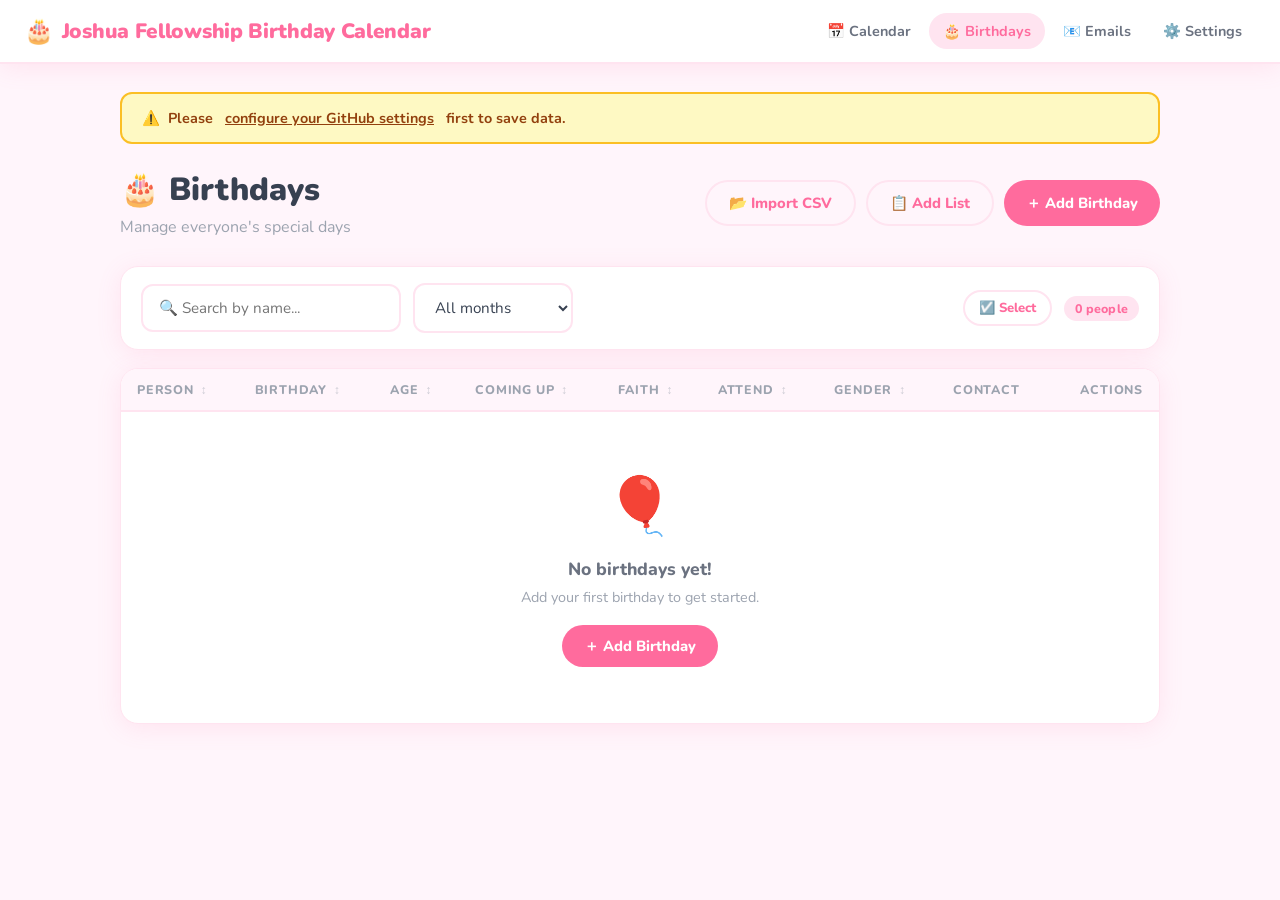
==== commit 65117dc3: "fix: improve test email visibility and birthday page filter cleanup Co-Authored-By: Claude Sonnet 4." ====
--- a/docs/birthdays.html
+++ b/docs/birthdays.html
@@ -56,7 +56,6 @@
     <div style="display:flex;gap:10px">
       <button class="btn btn-ghost" onclick="openImportModal()">📂 Import CSV</button>
       <button class="btn btn-ghost" onclick="openBulkBirthdayModal()">📋 Add List</button>
-      <button class="btn btn-ghost" id="select-mode-btn" onclick="toggleSelectMode()">☑️ Select</button>
       <button class="btn btn-primary" onclick="openAddModal()">＋ Add Birthday</button>
     </div>
   </div>
@@ -87,12 +86,8 @@
         <option value="11">November</option>
         <option value="12">December</option>
       </select>
-      <select id="filter-gender" class="form-control" style="max-width:150px" onchange="filterBirthdays()">
-        <option value="">All genders</option>
-        <option value="male">👦 Male</option>
-        <option value="female">👧 Female</option>
-      </select>
-      <span id="count-label" class="badge badge-pink" style="margin-left:auto"></span>
+<button class="btn btn-ghost btn-sm" id="select-mode-btn" onclick="toggleSelectMode()" style="margin-left:auto">☑️ Select</button>
+      <span id="count-label" class="badge badge-pink"></span>
     </div>
   </div>
 
@@ -468,13 +463,10 @@
   function filterBirthdays() {
     const q = document.getElementById('search-input').value.toLowerCase();
     const month = document.getElementById('filter-month').value;
-    const gender = document.getElementById('filter-gender').value;
-
     const filtered = allBirthdays.filter(b => {
       const matchName = b.name.toLowerCase().includes(q);
       const matchMonth = !month || String(b.month) === month;
-      const matchGender = !gender || b.gender === gender;
-      return matchName && matchMonth && matchGender;
+      return matchName && matchMonth;
     });
 
     renderTable(filtered);
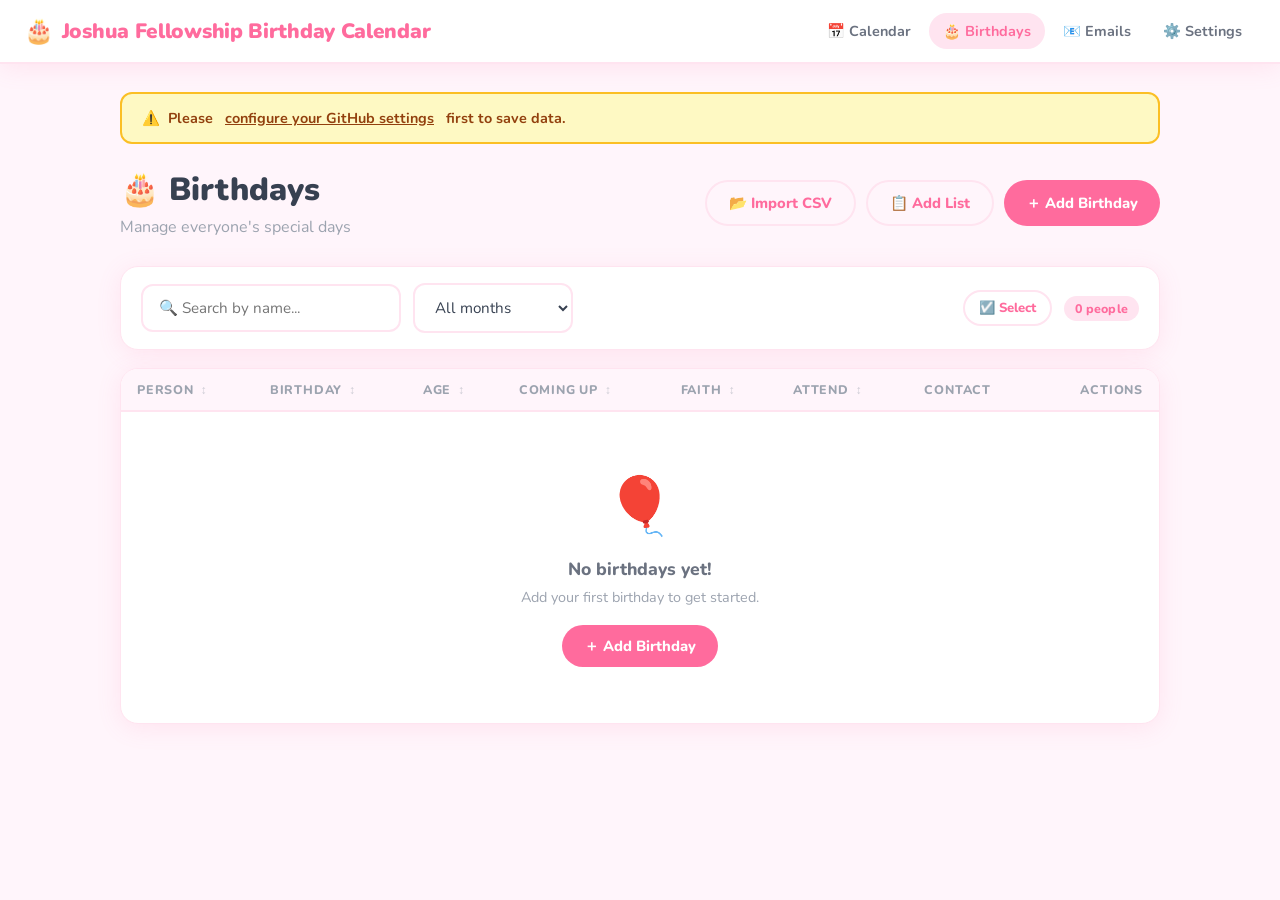
==== commit e6efbc63: "fix: remove gender column from birthdays table Co-Authored-By: Claude Sonnet 4.6 <noreply@anthropic." ====
--- a/docs/birthdays.html
+++ b/docs/birthdays.html
@@ -103,7 +103,6 @@
             <th onclick="setSort('upcoming')"  style="cursor:pointer;user-select:none" id="sh-upcoming">Coming up <span class="sort-icon">↕</span></th>
             <th onclick="setSort('christian')" style="cursor:pointer;user-select:none" id="sh-christian">Faith <span class="sort-icon">↕</span></th>
             <th onclick="setSort('attends')"   style="cursor:pointer;user-select:none" id="sh-attends">Attend <span class="sort-icon">↕</span></th>
-            <th onclick="setSort('gender')"    style="cursor:pointer;user-select:none" id="sh-gender">Gender <span class="sort-icon">↕</span></th>
             <th>Contact</th>
             <th style="text-align:right">Actions</th>
           </tr>
@@ -441,7 +440,6 @@
           <td><span class="badge ${cls}">${text}</span></td>
           <td><span class="badge ${b.christian ? 'badge-purple' : 'badge-yellow'}">${b.christian ? '✝️ Christian' : '🌸 Non-Christian'}</span></td>
           <td style="text-align:center">${b.attends !== false ? '✅' : '🔸'}</td>
-          <td><span class="badge ${b.gender === 'female' ? 'badge-pink' : 'badge-blue'}">${genderEmoji(b.gender)} ${b.gender || '—'}</span></td>
           <td>
             <div style="display:flex;gap:4px;align-items:center">
               ${b.contact?.wechat   ? `<button class="contact-icon" onclick="showContact(event,'${b.id}','wechat')"   title="WeChat">💬</button>`   : ''}
